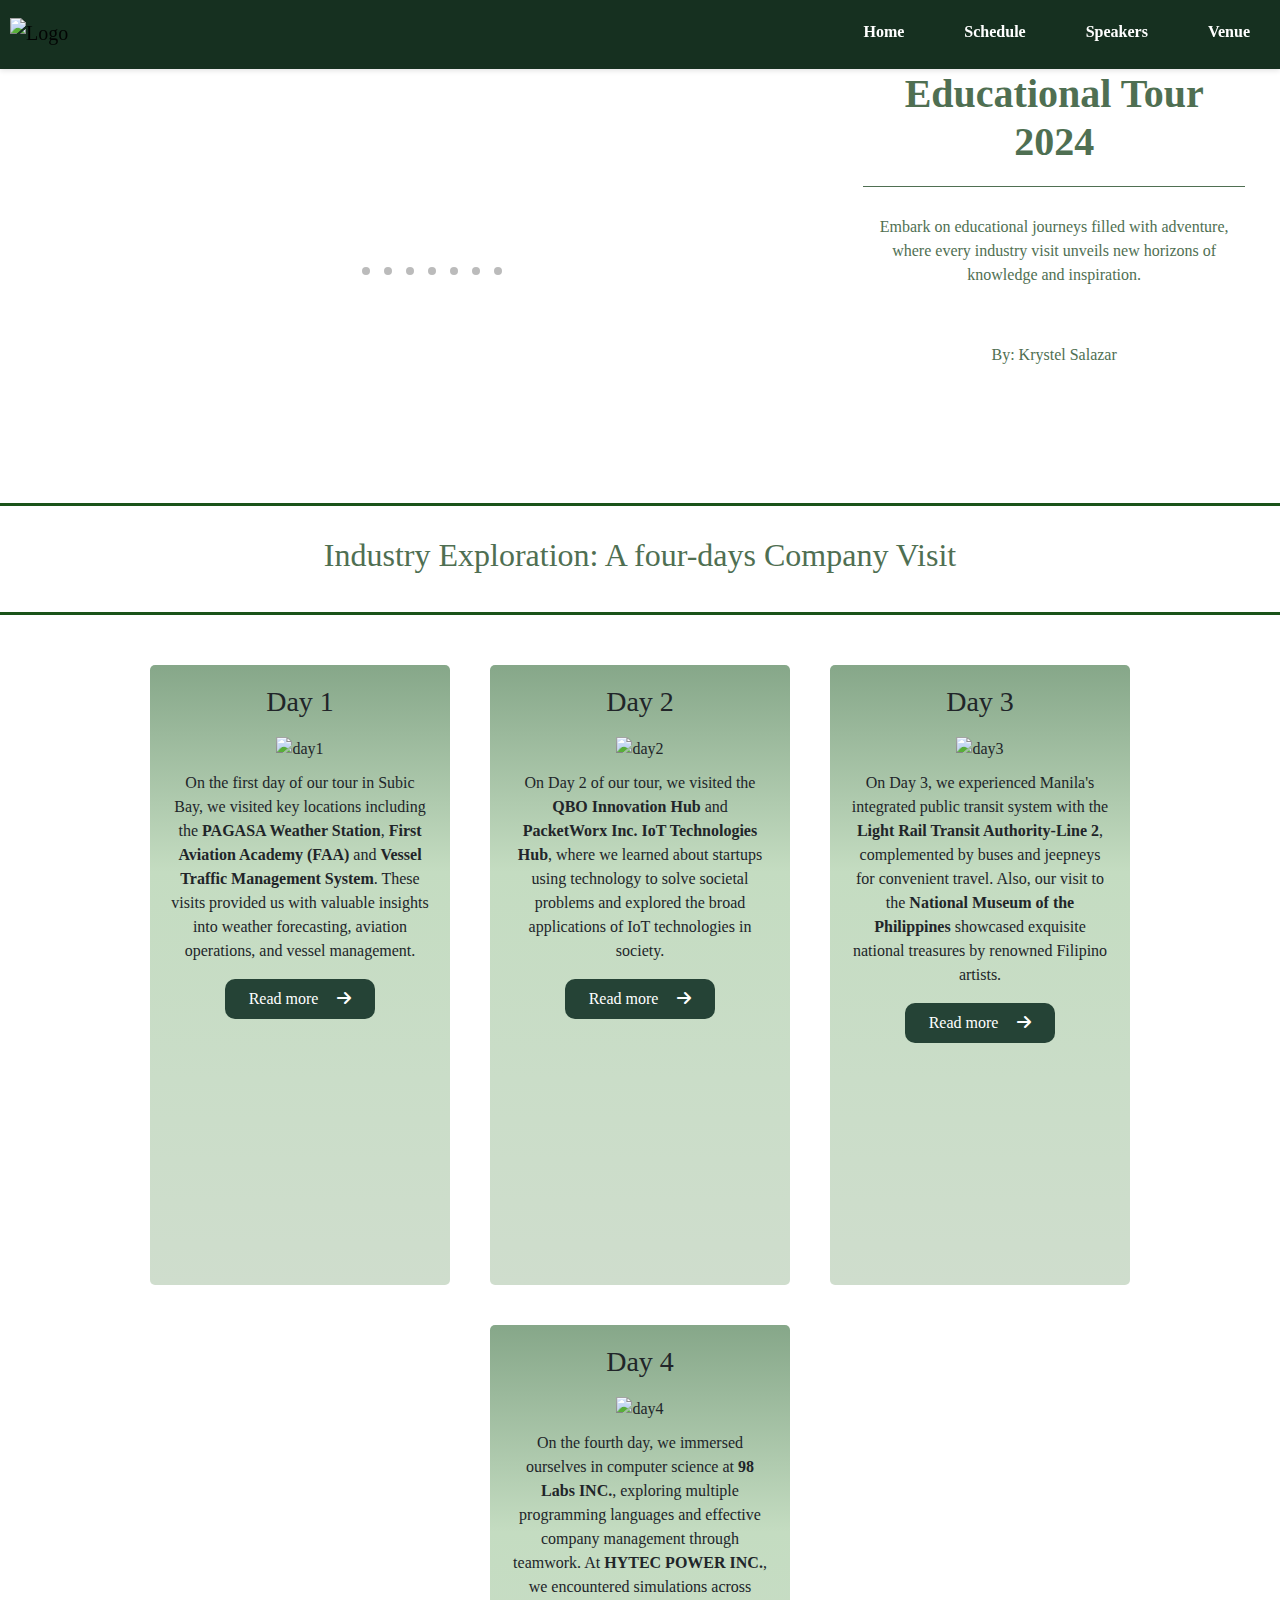
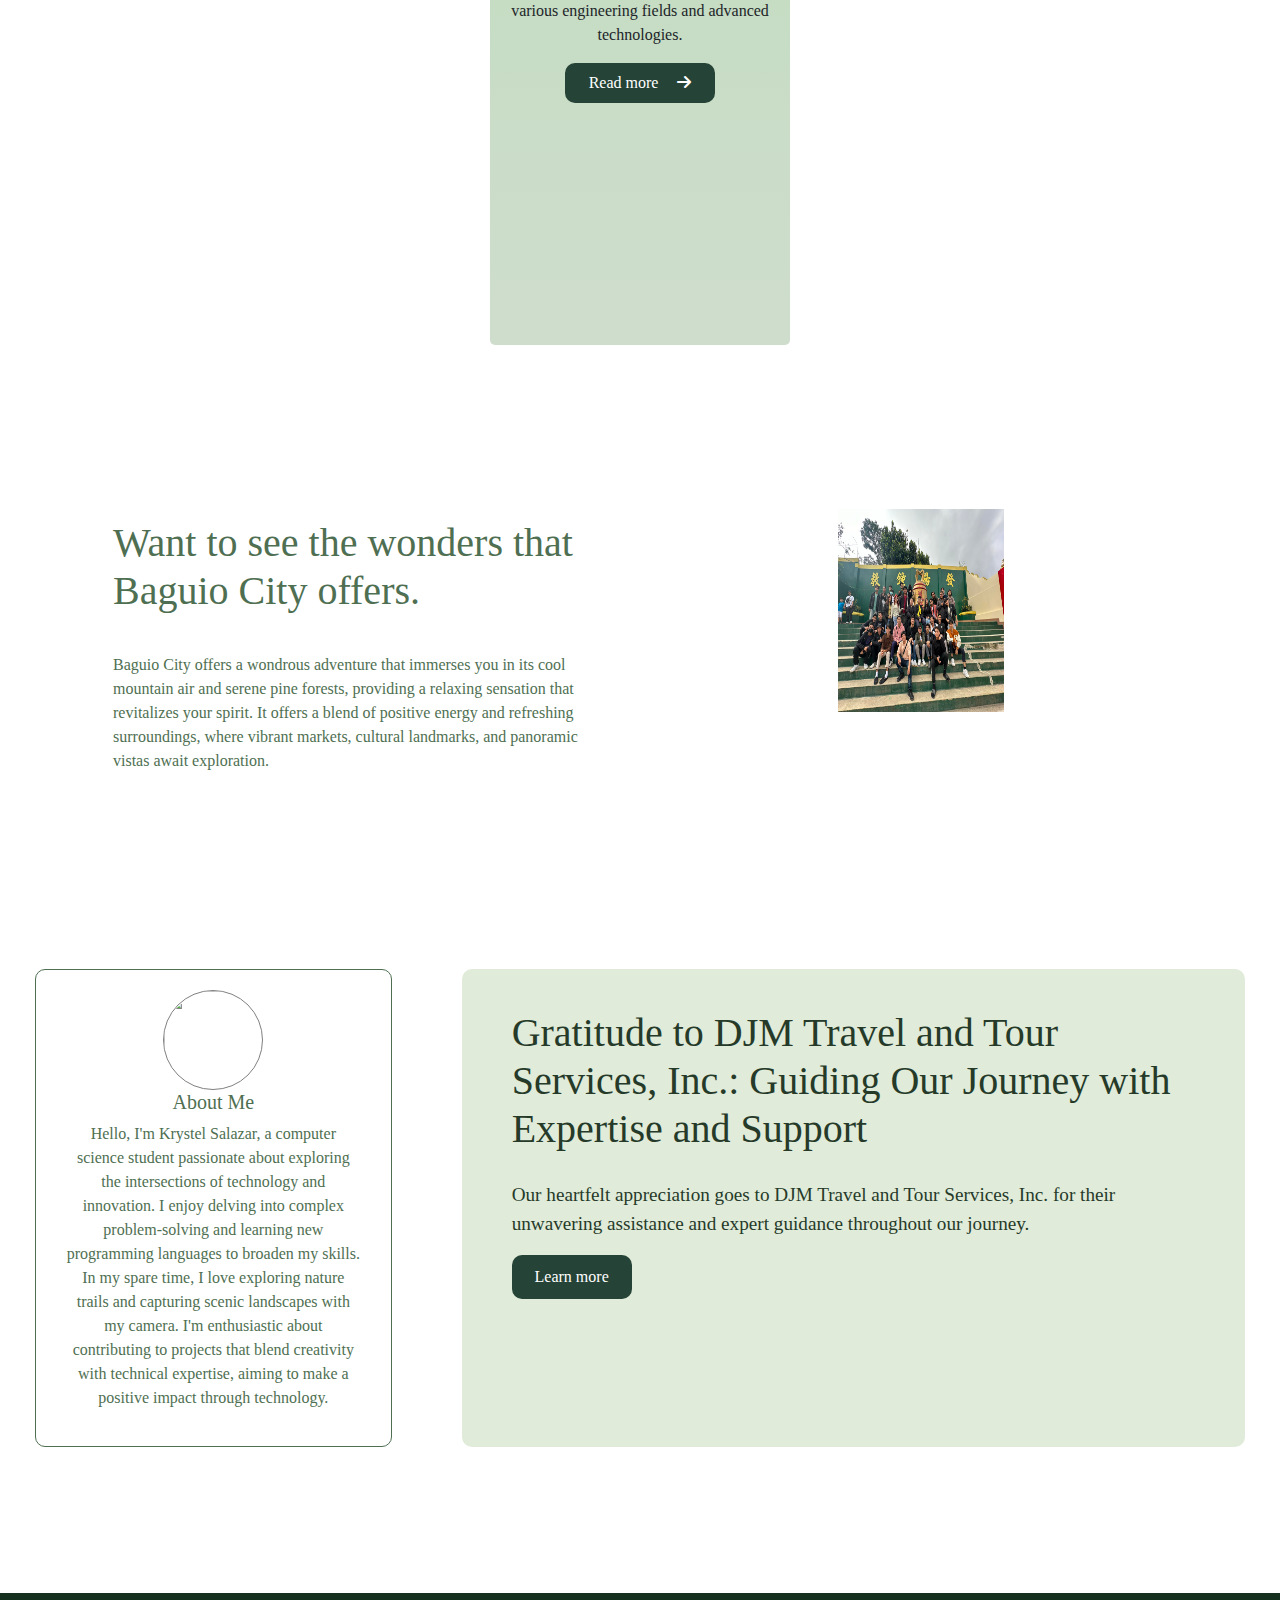
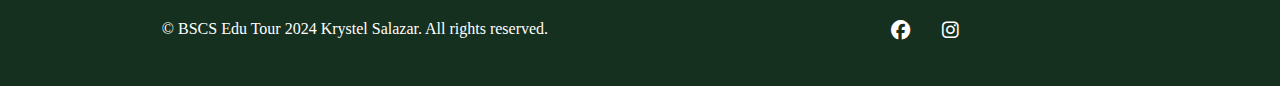
==== index.html @ 4686907b "Add files via upload" ====
<!DOCTYPE html>
<html lang="en">
<head>
    <meta charset="UTF-8">
    <meta name="viewport" content="width=device-width, initial-scale=1.0">
    <link rel="stylesheet" href="https://cdnjs.cloudflare.com/ajax/libs/font-awesome/6.4.2/css/all.min.css">
    <link href="https://cdn.jsdelivr.net/npm/bootstrap@5.3.2/dist/css/bootstrap.min.css" rel="stylesheet">
    <link rel="website icon" type="png" href="./assets/img/LOGO-2.jpg">
    <link rel="stylesheet" href="https://stackpath.bootstrapcdn.com/bootstrap/4.5.2/css/bootstrap.min.css">
    <link rel="stylesheet" href="./assets/css/custom.css">
    <title>Home</title>

</head>
<body>

 <header>
        <nav class="navbar navbar-expand-lg navbar-light fixed-top" style="background-color: #163020;">
            <a class="navbar-brand" href="index.html">
                <img src="./assets/img/LOGO-1.png" alt="Logo" style="width: 200px; height: auto; padding-left: 10px;">
            </a>
            <button class="navbar-toggler" type="button" data-toggle="collapse" data-target="#navbarNav" aria-controls="navbarNav" aria-expanded="false" aria-label="Toggle navigation">
                <span class="navbar-toggler-icon"></span>
            </button>
            <div class="collapse navbar-collapse" id="navbarNav">
                <ul class="navbar-nav ml-auto">
                    <li class="nav-item"><a class="nav-link" href="index.html">Home</a></li>
                    <li class="nav-item"><a class="nav-link" href="schedule.html">Schedule</a></li>
                    <li class="nav-item"><a class="nav-link" href="speakers.html">Speakers</a></li>
                    <li class="nav-item"><a class="nav-link" href="venue.html">Venue</a></li>
                </ul>
            </div>
        </nav>
    </header>

    <section class="headings-home">
        <div class="container-fluid row mx-0">
            <div class="col-lg-8 col-md-6 ">
                <div class="slideshow-container">
                    <div class="mySlides fade">
                      <img src="./assets/img/homepageI.jpeg" style="width:100%">
                    </div>
                    <div class="mySlides fade">
                      <img src="./assets/img/homepageII.jpeg" style="width:100%">
                    </div>
                    <div class="mySlides fade">
                      <img src="./assets/img/homepageIII.jpeg" style="width:100%">
                    </div>
                    <div class="mySlides fade">
                        <img src="./assets/img/homepageIV.jpeg" style="width:100%">
                    </div>
                    <div class="mySlides fade">
                        <img src="./assets/img/homepageV.jpeg" style="width:100%">
                    </div>
                    <div class="mySlides fade">
                        <img src="./assets/img/homepageVI.jpeg" style="width:100%">
                    </div>
                    <div class="mySlides fade">
                        <img src="./assets/img/homepageVII.jpeg" style="width:100%">
                    </div>
                </div>
                <div class="dot-container">
                    <span class="dot"></span> 
                    <span class="dot"></span> 
                    <span class="dot"></span> 
                    <span class="dot"></span> 
                    <span class="dot"></span> 
                    <span class="dot"></span> 
                    <span class="dot"></span> 
                </div>  
            </div> 
            <div class="headings col-lg-4 col-md-6 d-flex flex-column">
                <h1 style="color: #4F6F52; padding: 20px 0; border-bottom: 1px solid #4F6F52;"><b>Educational Tour 2024</b></h1>
                <p style="color: #4F6F52; padding: 20px 0;">Embark on educational journeys filled with adventure, where every industry visit unveils new horizons of knowledge and inspiration. </p>
                <p style="color: #4F6F52; padding: 20px 0;">By: Krystel Salazar</p>
            </div>
        </div>
    </section>

    <section class="head-heading2">
        <h2 style="color: #4F6F52;">Industry Exploration: A four-days Company Visit</h2>
    </section>

    <section class="headings2">
        <div class="section1 container-fluid row d-flex justify-content-center align-items-center">
            <div class="day-con col-lg-3 col-sm-6 d-flex flex-column align-items-center">
                <h3>Day 1</h3>
                <img src="./assets/img/day1.jpeg" class="indus-pic img-fluid" alt="day1">
                <p>On the first day of our tour in Subic Bay, we visited key locations including the <b> PAGASA Weather Station</b>, <b>First Aviation Academy (FAA)</b> and <b>Vessel Traffic Management System</b>. These visits provided us with valuable insights into weather forecasting, aviation operations, and vessel management.</p>
                <div class="read-more-btn"><a href="day.html">Read more <i class="fa-solid fa-arrow-right"></i></a></div>
            </div>
            <div class="day-con col-lg-3 col-sm-6 d-flex flex-column align-items-center">
                <h3>Day 2</h3>
                <img src="./assets/img/day2.jpeg" class="indus-pic img-fluid" alt="day2">
                <p>On Day 2 of our tour, we visited the <b>QBO Innovation Hub</b> and <b>PacketWorx Inc. IoT Technologies Hub</b>, where we learned about startups using technology to solve societal problems and explored the broad applications of IoT technologies in society.</p>
                <div class="read-more-btn"><a href="day.html">Read more <i class="fa-solid fa-arrow-right"></i></a></div>
            </div>
            <div class="day-con col-lg-3 col-sm-6 d-flex flex-column align-items-center">
                <h3>Day 3</h3>
                <img src="./assets/img/day3.jpeg" class="indus-pic img-fluid" alt="day3">
                <p>On Day 3, we experienced Manila's integrated public transit system with the <b>Light Rail Transit Authority-Line 2</b>, complemented by buses and jeepneys for convenient travel. Also, our visit to the <b>National Museum of the Philippines</b> showcased exquisite national treasures by renowned Filipino artists.</p>
                <div class="read-more-btn"><a href="day.html">Read more <i class="fa-solid fa-arrow-right"></i></a></div>
            </div>
            <div class="day-con col-lg-3 col-sm-6 d-flex flex-column align-items-center">
                <h3>Day 4</h3>
                <img src="./assets/img/day4.jpg" class="indus-pic img-fluid" alt="day4">
                <p>On the fourth day, we immersed ourselves in computer science at <b>98 Labs INC.</b>, exploring multiple programming languages and effective company management through teamwork. At <b>HYTEC POWER INC.</b>, we encountered simulations across various engineering fields and advanced technologies.</p>
                <div class="read-more-btn"><a href="day.html">Read more <i class="fa-solid fa-arrow-right"></i></a></div>
            </div>
        </div>
    </section>

    <section>
        <div class="p-lg-5 p-md-5 mt-3 mb-3">
            <div class="container-fluid row mx-0 baguio-con my-3">
                <div class="d-flex align-items-center justify-content-center flex-column col-lg-6 col-md-12 col-sm-12">
                    <h1 style="color: #4F6F52; padding: 20px;">Want to see the wonders that Baguio City offers.</h1>
                    <p style="color: #4F6F52; padding: 10px 20px;">Baguio City offers a wondrous adventure that immerses you in its cool mountain air and serene pine forests, providing a relaxing sensation that revitalizes your spirit. It offers a blend of positive energy and refreshing surroundings, where vibrant markets, cultural landmarks, and panoramic vistas await exploration.</p>
                </div>
                <div class="col-lg-6 col-md-12 col-sm-12 row d-flex justify-content-center pics-baguio mx-0">
                    <div class="d-flex">
                        <img src="./assets/img/baguio1.JPG" class="col-4" alt="">
                        <img src="./assets/img/baguio2.jpeg" class="col-4" alt="">
                        <img src="./assets/img/baguio4.jpg" class="col-4" alt="">
                    </div>
                    <div class="d-flex">
                        <img src="./assets/img/baguio3.jpg" class="col-4" alt="">
                        <img src="./assets/img/baguio5.jpg" class="col-4" alt="">
                        <img src="./assets/img/baguio6.jpg" class="col-4" alt="">
                    </div>
                </div>
            </div>
        </div>
    </section>

    <section>
        <div class="row mx-0 mb-5 mt-3 pb-5">
            <div class="container-fluid col-lg-4 col-md-12">
                <div class="text-center bio-con">
                    <img src="./assets/img/profile.jpg" class="img-fluid profile-pic" alt="">
                    <h5 style="color: #4F6F52;">About Me</h5>
                    <p style="color: #4F6F52;">Hello, I'm Krystel Salazar, a computer science student passionate about exploring the intersections of technology and innovation. I enjoy delving into complex problem-solving and learning new programming languages to broaden my skills. In my spare time, I love exploring nature trails and capturing scenic landscapes with my camera. I'm enthusiastic about contributing to projects that blend creativity with technical expertise, aiming to make a positive impact through technology.</p>
                </div>
            </div>
            <div class="col-lg-8 col-md-12 d-flex align-items-stretch">
                <div class="thanks-con">
                    <div>
                        <h1 style="padding: 20px 0;">Gratitude to DJM Travel and Tour Services, Inc.: Guiding Our Journey with Expertise and Support</h1>
                        <p style="font-size: 1.2em;">Our heartfelt appreciation goes to DJM Travel and Tour Services, Inc. for their unwavering assistance and expert guidance throughout our journey.</p>
                    </div>
                    <div class="learn-btn"><a href="https://www.instagram.com/djm_mnl?igsh=bW9uNDg2OThxb2Zs">Learn more</a></div>
                </div>
            </div>
        </div>
    </section>

    <footer class="text-white py-4" style="background-color: #163020;">
        <div class="container">
            <div class="row text-center">
                <p class="col-lg-6 col-12">&copy; BSCS Edu Tour 2024 Krystel Salazar. All rights reserved.</p>

                <ul class="list-unstyled col-lg-6 col-12 d-flex justify-content-center">
                    <li><a href="https://www.facebook.com/salazar.krystel.3?mibextid=ZbWKwL" style="color: white; font-size: 1.2em;" 
                        class="px-3"><i class="fab fa-facebook"></i></a></li>
                    <li><a href="https://www.instagram.com/just_kryst3l?igsh=MWNudnBsYXQ5dmN1ag==" style="color: white; font-size: 1.2em;" 
                        class="px-3"><i class="fab fa-instagram"></i></a></li>
                </ul>
            </div>
        </div>
    </footer>

    <script src="https://code.jquery.com/jquery-3.5.1.slim.min.js"></script>
    <script src="https://cdn.jsdelivr.net/npm/@popperjs/core@2.5.4/dist/umd/popper.min.js"></script>
    <script src="https://stackpath.bootstrapcdn.com/bootstrap/4.5.2/js/bootstrap.min.js"></script>
    <script src="./assets/js/java.js"></script>
    
</body>
</html>
---- assets/css/custom.css ----
* {
    padding: 0;
    margin: 0;
    box-sizing: border-box;
    font-family: Georgia, 'Times New Roman', Times, serif;
}

/* Navbar styling */
.navbar {
    padding: 10px 0px 15px 0px;
    box-shadow: 0 2px 5px rgba(0, 0, 0, 0.1); /* Adjust shadow parameters as needed */
}

.navbar-nav .nav-item .nav-link {
    font-size: 1em;
    font-weight: bold;
    padding: 10px 30px;
    color: white;
}

.navbar-nav .nav-item .nav-link:hover,
.navbar-nav .nav-item .nav-link:focus{
    color: #80AF81;
}

/* Media queries for responsive design */
@media (max-width: 992px) {
    .navbar-toggler {
        position: relative;
        z-index: 1050;
        border: none;
        outline: none;
    }

    .navbar-toggler:focus {
        outline: none;
        box-shadow: none;
    }

    .navbar-toggler-icon {
        background-image: url("data:image/svg+xml;charset=utf8,%3Csvg viewBox='0 0 30 30' xmlns='http://www.w3.org/2000/svg'%3E%3Cpath stroke='rgba%2855, 55, 55, 1%29' stroke-width='2' stroke-linecap='round' stroke-miterlimit='10' d='M4 7h22M4 15h22M4 23h22'/%3E%3C/svg%3E");
    }

    .navbar-collapse {
        background-color: #f8f9fa;
        border-top: 1px solid rgba(0,0,0,0.1);
        border-bottom: 1px solid rgba(0,0,0,0.1);
        margin-top: 10px;
    }

    .navbar-nav {
        width: 100%;
        text-align: center;
    }

    .nav-item {
        border-bottom: 1px solid rgba(0,0,0,0.1);
    }

    .navbar-collapse {
        position: relative;
        top: 0;
        left: 0;
        background: linear-gradient(45deg, #f8f9fa, #e0e0e0);
        width: 100%;
        text-align: center;
    }
}

/* Headings styling */
.headings-home {
    margin-top: 50px;
    margin-bottom: 100px;
  
}
.headings {
    justify-content: center;
    padding-right: 20px;
    text-align: center;
}

/* Slideshow container styling */
.slideshow-container {
    padding: 40px 20px 0px 20px;
    max-width: 800px;
    position: relative;
    margin: auto;
}

.mySlides img {
    vertical-align: middle;
}

/* Dots container styling */
.dot-container {
    text-align: center; /* Center dots */
    margin-bottom: 30px;
}

.dot {
    height: 8px;
    width: 8px;
    margin: 0 5px; /* Adjust horizontal spacing */
    background-color: #bbb;
    border-radius: 50%;
    display: inline-block;
    transition: background-color 0.6s ease;
}

.active {
    background-color: #717171;
}

/* Fading animation */
.fade {
    animation-name: fade;
    animation-duration: 1.5s;
}

@keyframes fade {
    from {opacity: .4} 
    to {opacity: 1}
}

/* On smaller screens, decrease text size */
@media only screen and (max-width: 300px) {
    .text {font-size: 11px}
}

.section1 {
    margin: 20px 0px;
    padding: 10px 0px;
}

.indus-pic {
    margin: 10px 5px;
}

.section1, a {
    text-decoration: none;
}

.read-more-btn i {
    padding-left: 15px;
}

.read-more-btn a {
    color: white;
    text-decoration: none;
}

.read-more-btn {
    background-color: #254336;
    padding: 8px 5px;
    width: 150px;
    text-align: center;
    transition: background-color 0.3s ease;
    border-radius: 10px;
}

.read-more-btn:hover {
    background-color: #4f7564;
}

.headings2 {
    align-items: center;
    text-align: center;
    /* background: linear-gradient(to bottom, #86A789, #C4DCC1, #caddc8, #cfddcd); Adjust colors as needed */
}

.head-heading2 {
    margin: 50px 0px 0px 0px;
    padding: 30px 20px;
    align-items: center;
    text-align: center;
    border-bottom: 3px solid #1A5319;
    border-top: 3px solid #1A5319;
}

.day-con {
    background: linear-gradient(to bottom, #86A789, #C4DCC1, #caddc8, #cfddcd);
    margin: 20px;
    width: 100%;
    max-width: 300px;
    height: 620px;
    padding: 20px;
    text-align: center;
    border-radius: 5px;
}

.profile-pic {
    width: 100px;
    height: 100px;
    border-radius: 50%;
    border: 1px solid gray;
}

.bio-con {
    border: 1px solid #4F6F52;
    margin: 50px 20px;
    padding: 20px 30px;
    border-radius: 10px;
}

.thanks-con {
    background-color: #e0ebd9;
    padding: 20px 50px; /* Adjusted padding for better alignment */
    margin: 50px 20px;
    border-radius: 10px;
    color: #263A29;
}

.learn-btn a {
    color: white;
    text-decoration: none;
}

.learn-btn {
    background-color: #254336;
    padding: 10px 5px;
    width: 120px;
    text-align: center;
    transition: background-color 0.3s ease;
    border-radius: 10px;
}

.learn-btn:hover {
    background-color: #4f7564;
}

.pics-baguio {
    padding: 10px 20px;
}

.baguio-con {
    padding: 40px 30px;
    border-radius: 10px;
    box-shadow: #4F6F52;
}

.pics-baguio img{
    padding: 0%;
    margin: 0%;
}
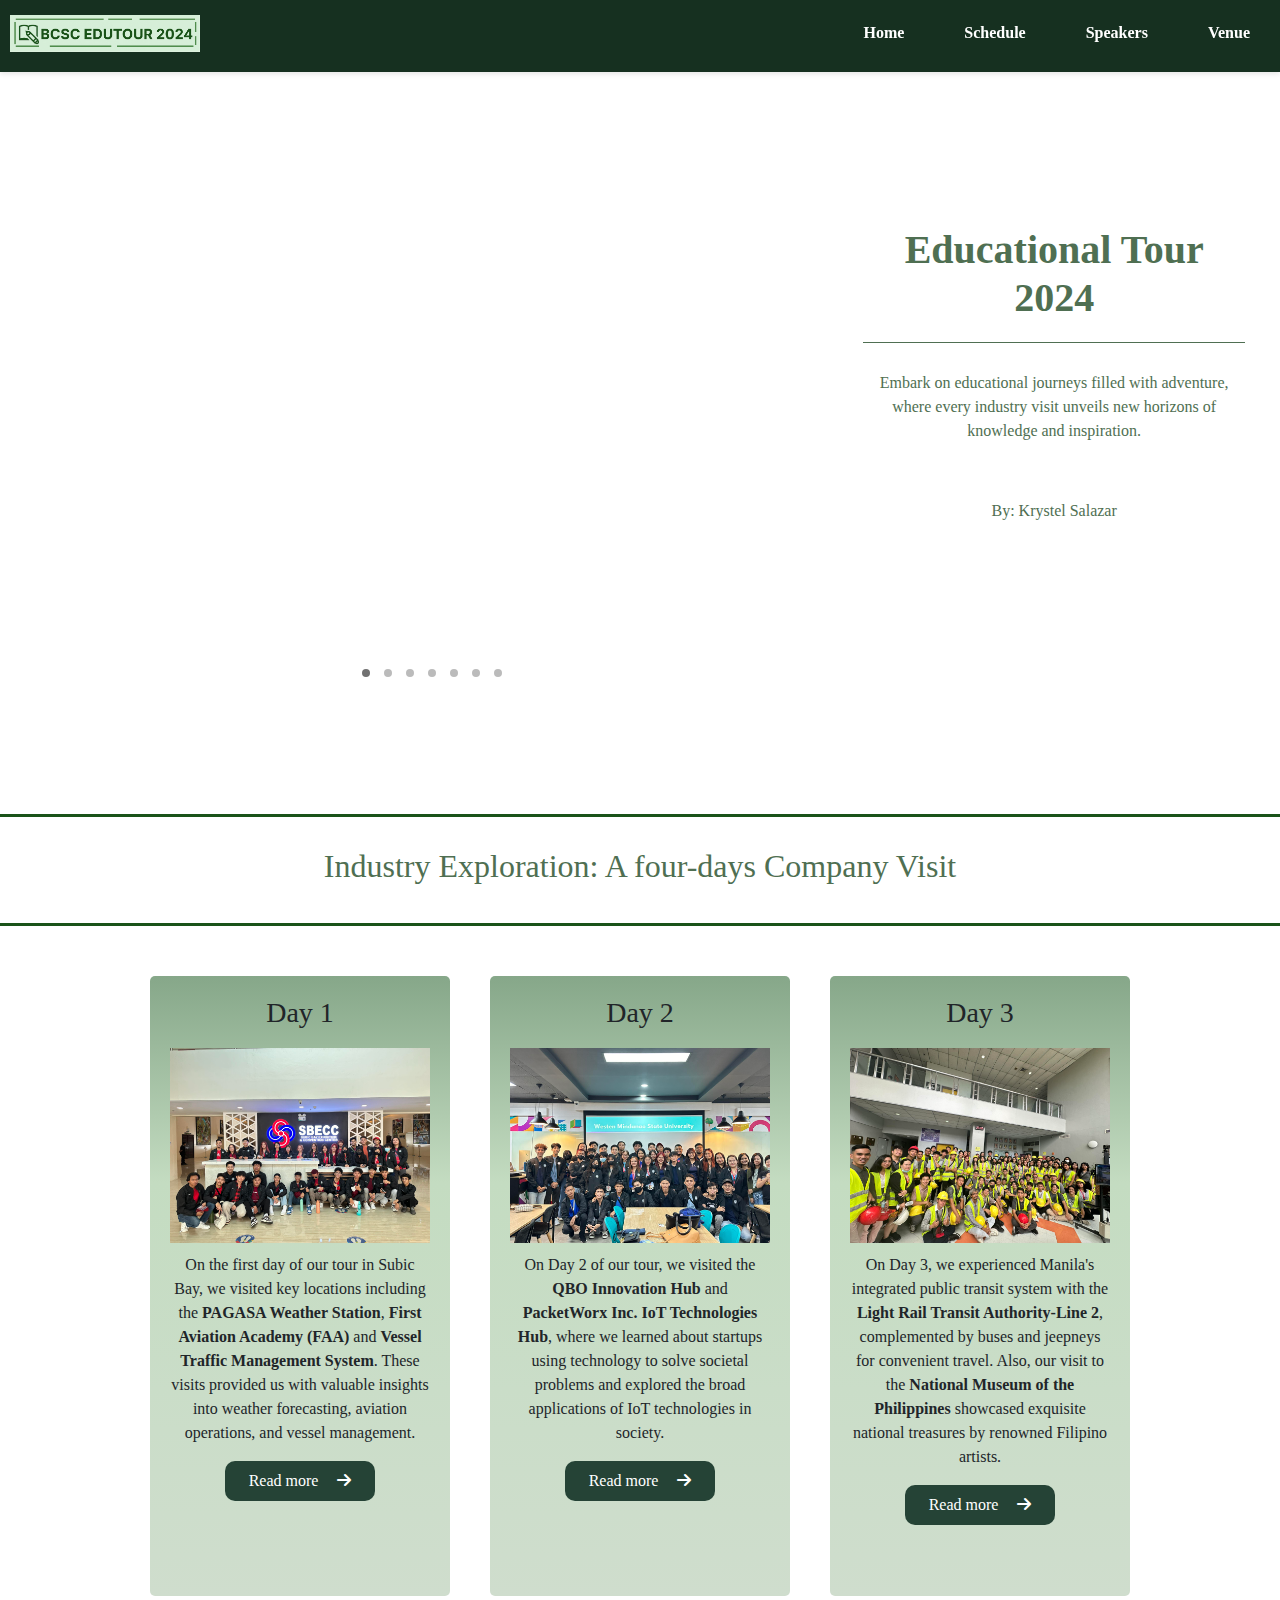
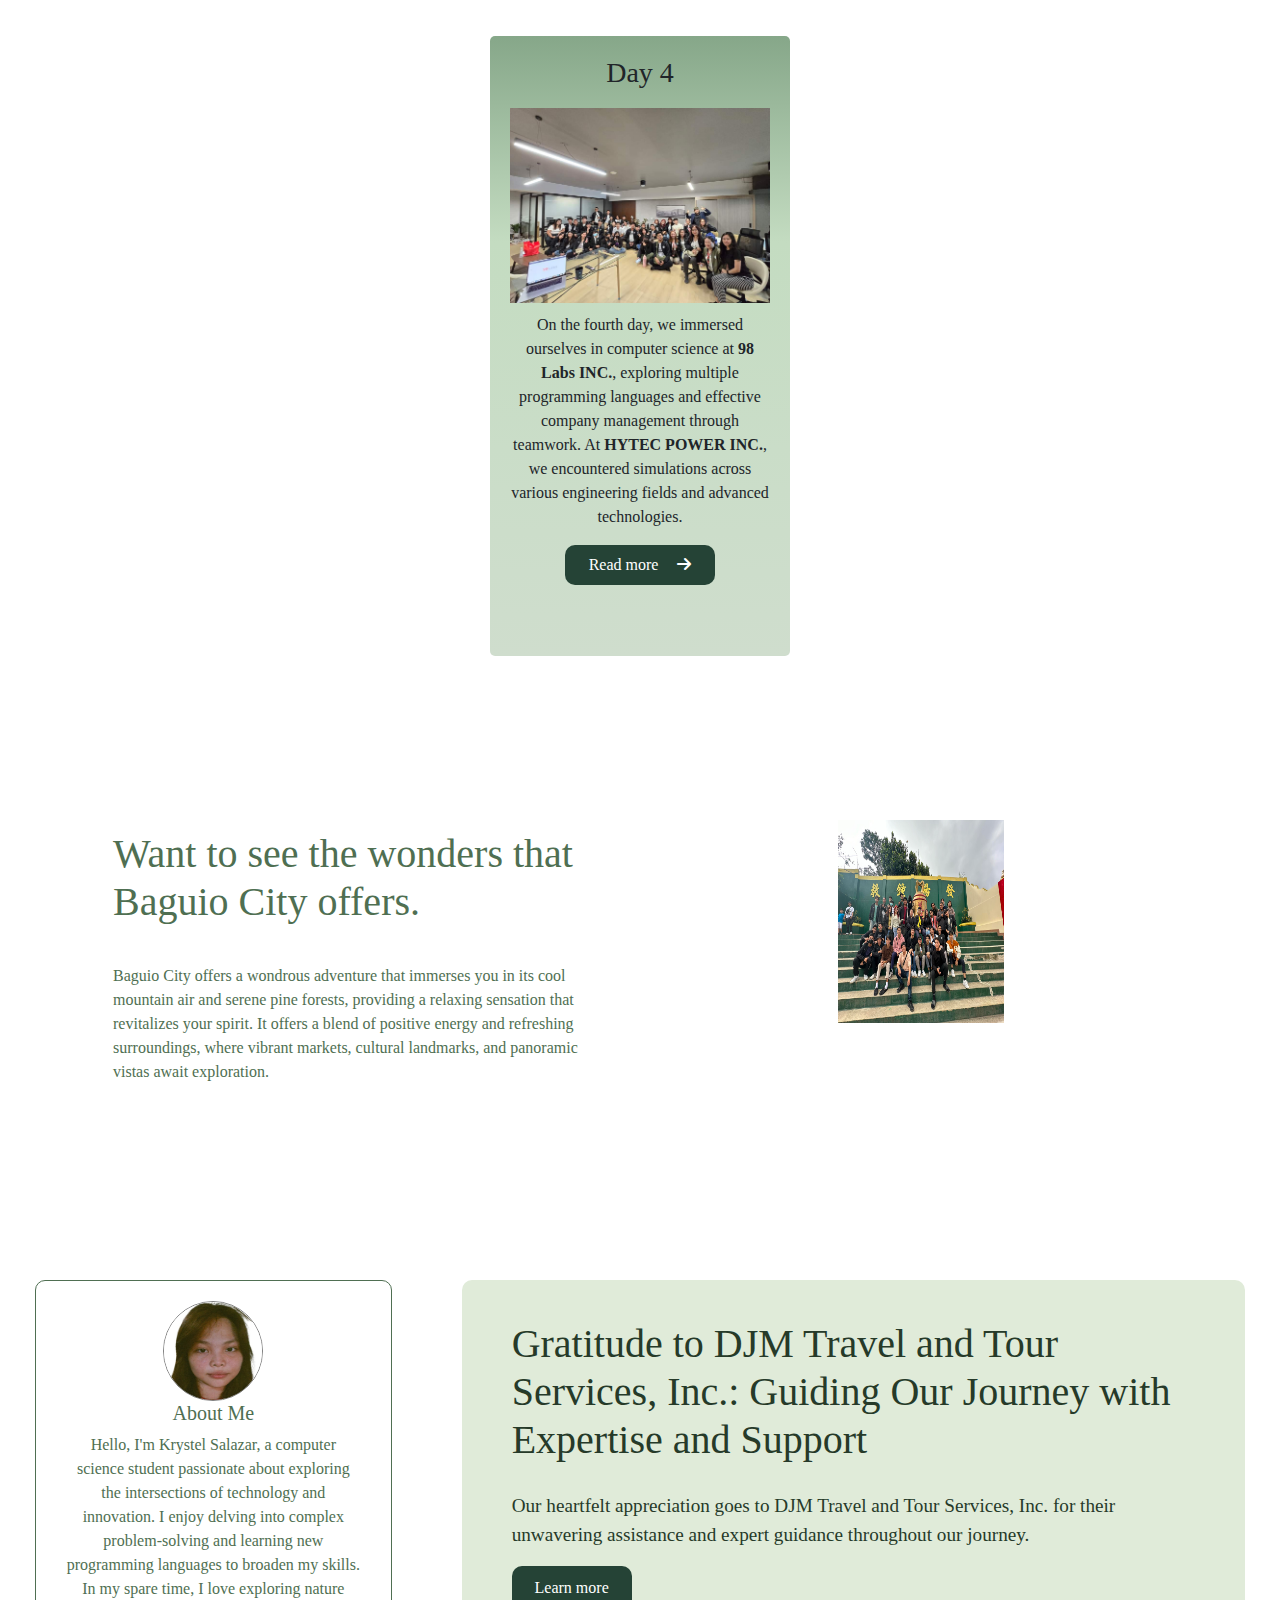
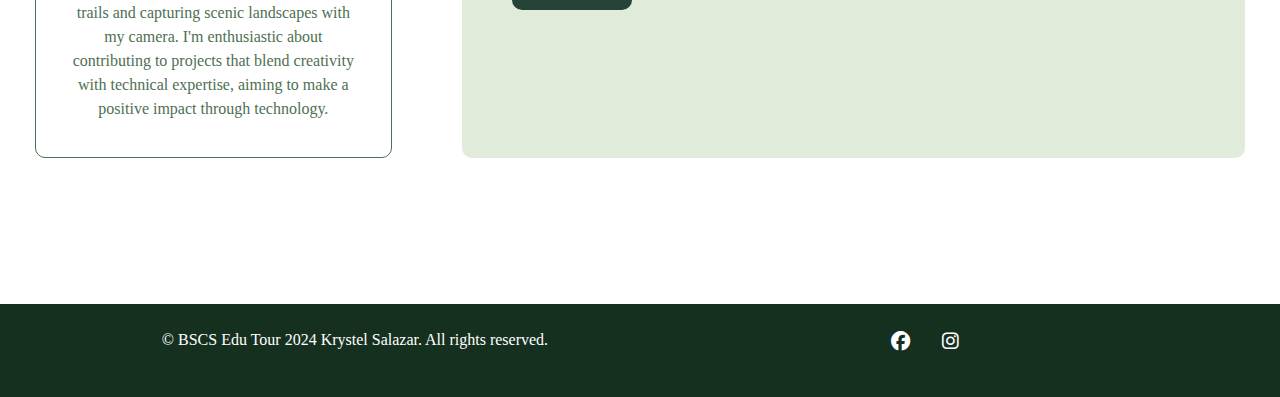
==== commit ab3ecacd: "Update index.html" ====
--- a/index.html
+++ b/index.html
@@ -171,7 +171,7 @@
     <script src="https://code.jquery.com/jquery-3.5.1.slim.min.js"></script>
     <script src="https://cdn.jsdelivr.net/npm/@popperjs/core@2.5.4/dist/umd/popper.min.js"></script>
     <script src="https://stackpath.bootstrapcdn.com/bootstrap/4.5.2/js/bootstrap.min.js"></script>
-    <script src="./assets/js/java.js"></script>
+    <script src="./assets/java.js"></script>
     
 </body>
 </html>
